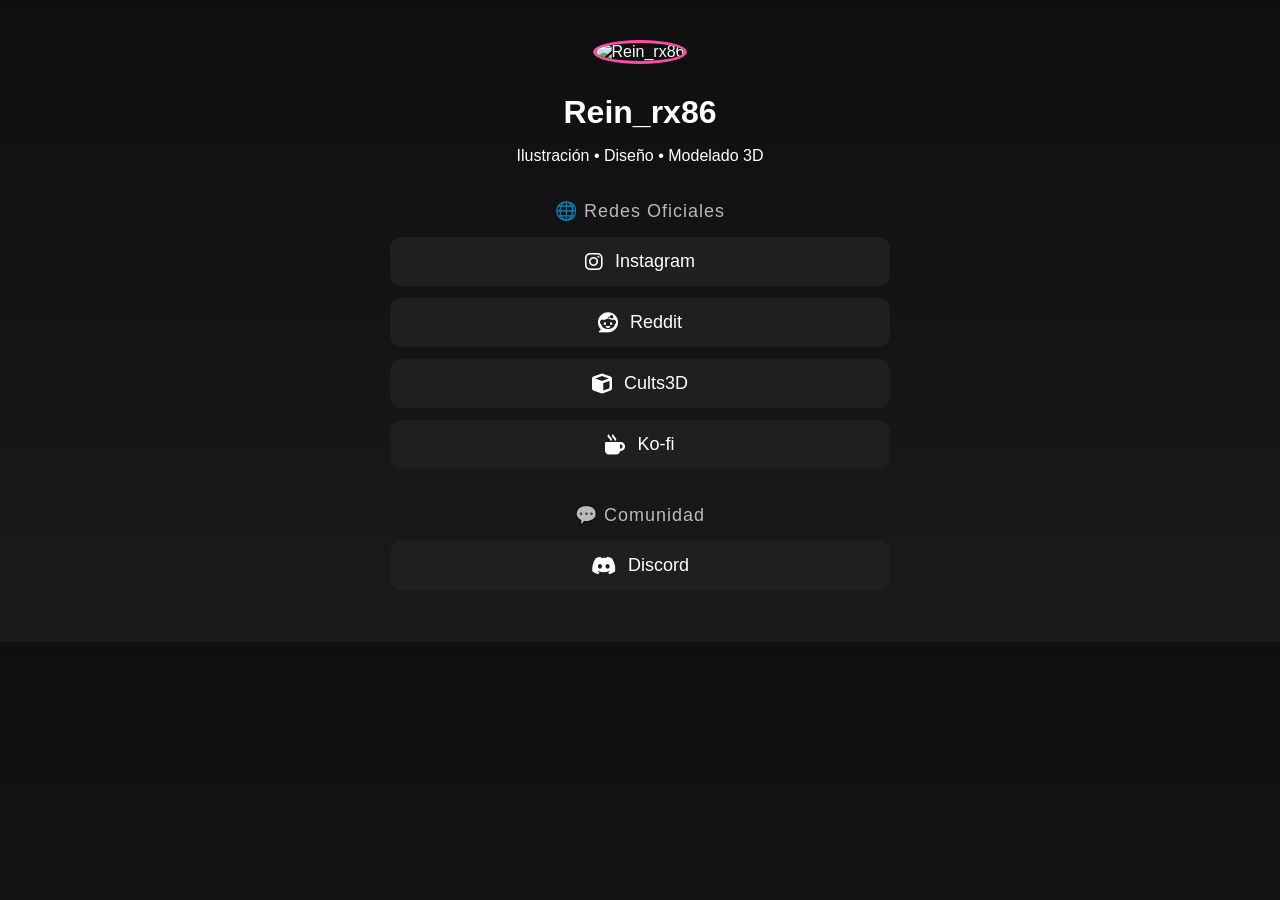
==== index.html @ 1a178484 "Update index.html" ====
<!DOCTYPE html>
<html lang="es">
<head>
<meta charset="UTF-8">
<meta name="viewport" content="width=device-width, initial-scale=1.0">
<title>Rein_rx86</title>

<!-- Iconos -->
<link rel="stylesheet" href="https://cdnjs.cloudflare.com/ajax/libs/font-awesome/6.5.0/css/all.min.css">

<style>
body{
    margin:0;
    font-family: Arial, sans-serif;
    background: linear-gradient(180deg,#0f0f0f,#1a1a1a);
    color:white;
    text-align:center;
}

.container{
    max-width:500px;
    margin:auto;
    padding:40px 20px;
}

.profile-img{
    width:140px;
    height:140px;
    border-radius:50%;
    object-fit:cover;
    border:3px solid #ff4da6;
    margin-bottom:20px;
}

h1{
    margin:10px 0;
}

.section-title{
    margin-top:35px;
    font-size:18px;
    opacity:0.7;
    letter-spacing:1px;
}

.links{
    margin-top:15px;
}

.link-btn{
    display:flex;
    align-items:center;
    justify-content:center;
    gap:12px;
    margin:12px 0;
    padding:14px;
    background:#1f1f1f;
    border-radius:12px;
    text-decoration:none;
    color:white;
    font-size:18px;
    transition:0.3s;
}

.link-btn:hover{
    background:#ff4da6;
    transform:scale(1.03);
}

.link-btn i{
    font-size:20px;
}
</style>
</head>

<body>

<div class="container">

    <!-- FOTO DE PERFIL -->
    <img src="icon_rein2.png" class="profile-img" alt="Rein_rx86">


    <h1>Rein_rx86</h1>
    <p>Ilustración • Diseño • Modelado 3D</p>

    <!-- REDES -->
    <div class="section-title">🌐 Redes Oficiales</div>

    <div class="links">

        <a href="https://www.instagram.com/rein_rx86/" target="_blank" class="link-btn">
            <i class="fab fa-instagram"></i> Instagram
        </a>

        <a href="https://www.reddit.com/user/Rein_rx86/" target="_blank" class="link-btn">
            <i class="fab fa-reddit"></i> Reddit
        </a>

        <a href="https://cults3d.com/en/users/Rein_rx86/3d-models" target="_blank" class="link-btn">
            <i class="fas fa-cube"></i> Cults3D
        </a>

        <a href="https://ko-fi.com/rein_rx86" target="_blank" class="link-btn">
            <i class="fas fa-mug-hot"></i> Ko-fi
        </a>

    </div>

    <!-- COMUNIDAD -->
    <div class="section-title">💬 Comunidad</div>

    <div class="links">

        <a href="https://discord.gg/3geFhjwQVH" target="_blank" class="link-btn">
            <i class="fab fa-discord"></i> Discord
        </a>

    </div>

</div>

</body>
</html>
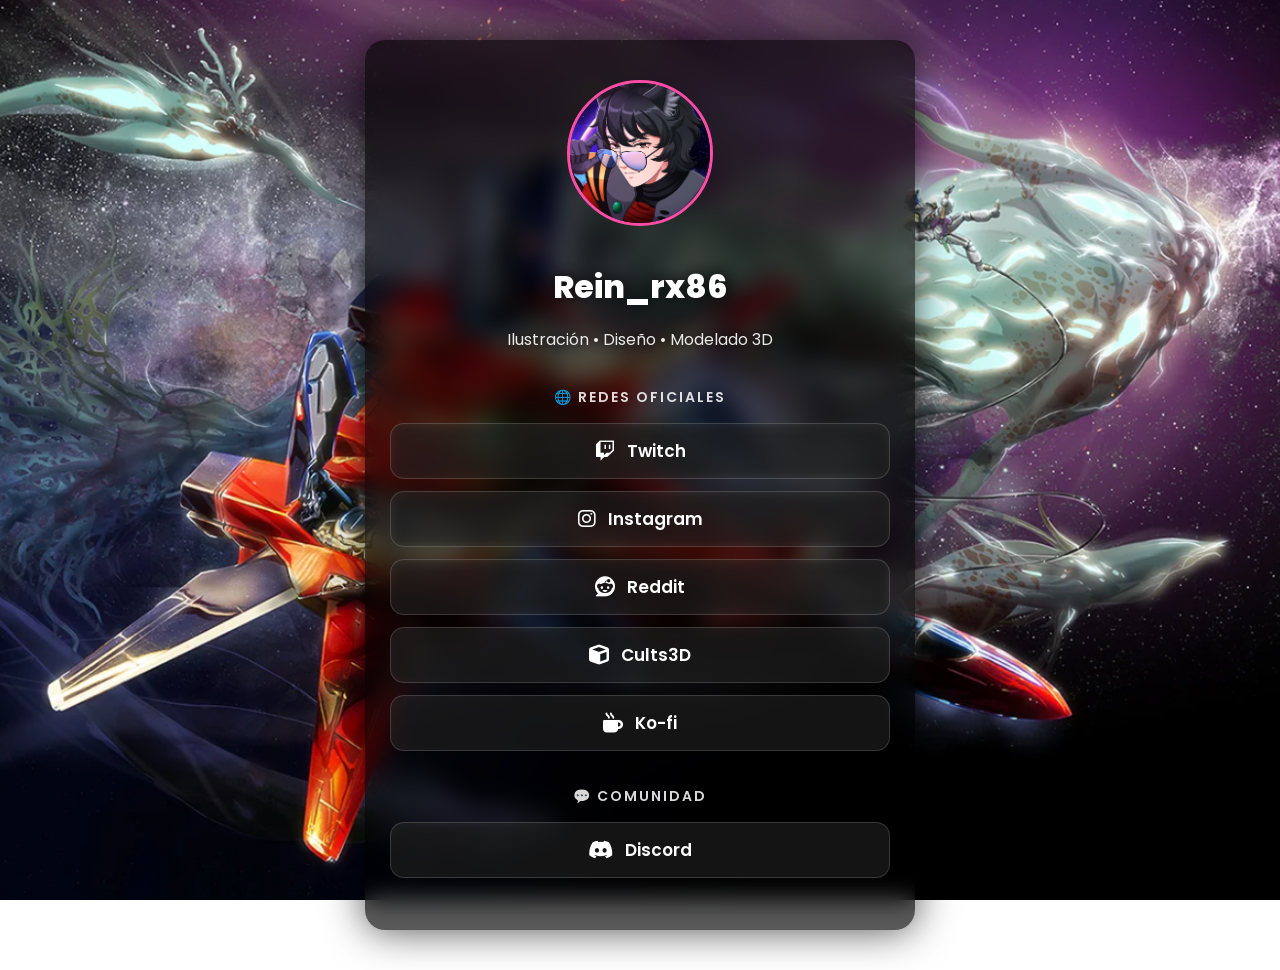
==== commit 7b3524cc: "ACT" ====
--- a/index.html
+++ b/index.html
@@ -5,24 +5,38 @@
 <meta name="viewport" content="width=device-width, initial-scale=1.0">
 <title>Rein_rx86</title>
 
+<!-- Fuente moderna -->
+<link href="https://fonts.googleapis.com/css2?family=Poppins:wght@400;600;800&display=swap" rel="stylesheet">
+
 <!-- Iconos -->
 <link rel="stylesheet" href="https://cdnjs.cloudflare.com/ajax/libs/font-awesome/6.5.0/css/all.min.css">
 
 <style>
 body{
     margin:0;
-    font-family: Arial, sans-serif;
-    background: linear-gradient(180deg,#0f0f0f,#1a1a1a);
+    font-family: 'Poppins', sans-serif;
+    background-image: url("fondo.png");
+    background-size: cover;
+    background-position: center;
+    background-repeat: no-repeat;
+    background-attachment: fixed;
     color:white;
     text-align:center;
 }
 
+/* Contenedor tipo vidrio */
 .container{
     max-width:500px;
-    margin:auto;
-    padding:40px 20px;
+    margin:40px auto;
+    padding:40px 25px;
+    background: rgba(0, 0, 0, 0.65);
+    backdrop-filter: blur(12px);
+    -webkit-backdrop-filter: blur(12px);
+    border-radius:20px;
+    box-shadow: 0 0 40px rgba(0,0,0,0.7);
 }
 
+/* Imagen perfil */
 .profile-img{
     width:140px;
     height:140px;
@@ -32,17 +46,33 @@
     margin-bottom:20px;
 }
 
+/* Título */
 h1{
     margin:10px 0;
+    font-size:32px;
+    font-weight:800;
+    text-shadow: 0 0 15px rgba(0,0,0,0.9);
 }
 
+/* Subtítulo */
+p{
+    font-size:16px;
+    font-weight:400;
+    opacity:0.9;
+    text-shadow: 0 0 10px rgba(0,0,0,0.9);
+}
+
+/* Títulos de sección */
 .section-title{
     margin-top:35px;
-    font-size:18px;
-    opacity:0.7;
-    letter-spacing:1px;
+    font-size:14px;
+    font-weight:600;
+    letter-spacing:2px;
+    text-transform:uppercase;
+    opacity:0.85;
 }
 
+/* Links */
 .links{
     margin-top:15px;
 }
@@ -54,17 +84,22 @@
     gap:12px;
     margin:12px 0;
     padding:14px;
-    background:#1f1f1f;
-    border-radius:12px;
+    background:rgba(255,255,255,0.08);
+    border:1px solid rgba(255,255,255,0.15);
+    border-radius:14px;
     text-decoration:none;
     color:white;
-    font-size:18px;
-    transition:0.3s;
+    font-size:17px;
+    font-weight:600;
+    backdrop-filter: blur(6px);
+    -webkit-backdrop-filter: blur(6px);
+    transition:0.3s ease;
 }
 
 .link-btn:hover{
     background:#ff4da6;
-    transform:scale(1.03);
+    transform:scale(1.05);
+    box-shadow:0 0 20px #ff4da6;
 }
 
 .link-btn i{
@@ -80,7 +115,6 @@
     <!-- FOTO DE PERFIL -->
     <img src="icon_rein2.png" class="profile-img" alt="Rein_rx86">
 
-
     <h1>Rein_rx86</h1>
     <p>Ilustración • Diseño • Modelado 3D</p>
 
@@ -88,6 +122,10 @@
     <div class="section-title">🌐 Redes Oficiales</div>
 
     <div class="links">
+
+        <a href="https://www.twitch.tv/rein_rx86" target="_blank" class="link-btn">
+            <i class="fab fa-twitch"></i> Twitch
+        </a>
 
         <a href="https://www.instagram.com/rein_rx86/" target="_blank" class="link-btn">
             <i class="fab fa-instagram"></i> Instagram
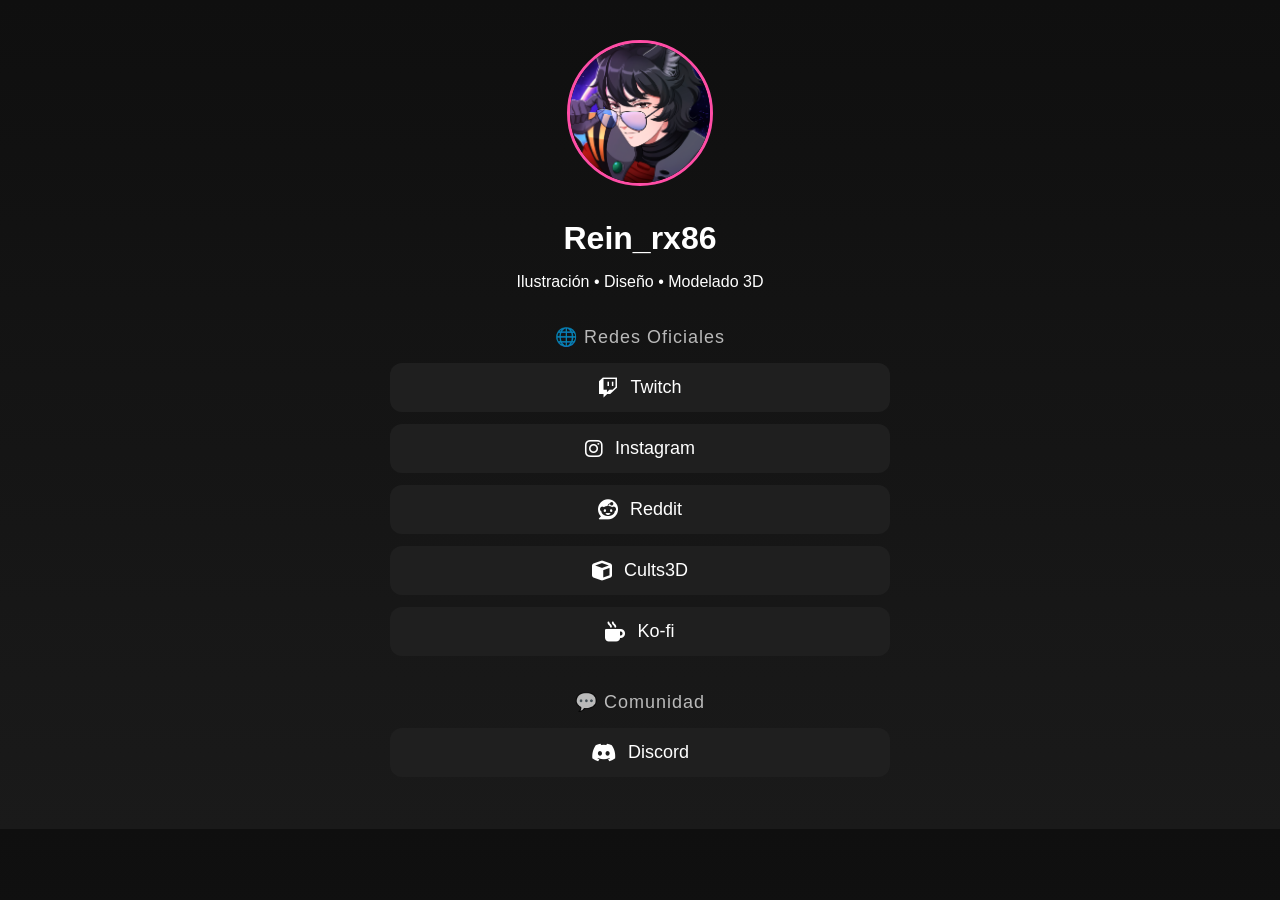
==== commit 29592f24: "ACT" ====
--- a/index.html
+++ b/index.html
@@ -5,38 +5,24 @@
 <meta name="viewport" content="width=device-width, initial-scale=1.0">
 <title>Rein_rx86</title>
 
-<!-- Fuente moderna -->
-<link href="https://fonts.googleapis.com/css2?family=Poppins:wght@400;600;800&display=swap" rel="stylesheet">
-
 <!-- Iconos -->
 <link rel="stylesheet" href="https://cdnjs.cloudflare.com/ajax/libs/font-awesome/6.5.0/css/all.min.css">
 
 <style>
 body{
     margin:0;
-    font-family: 'Poppins', sans-serif;
-    background-image: url("fondo.png");
-    background-size: cover;
-    background-position: center;
-    background-repeat: no-repeat;
-    background-attachment: fixed;
+    font-family: Arial, sans-serif;
+    background: linear-gradient(180deg,#0f0f0f,#1a1a1a);
     color:white;
     text-align:center;
 }
 
-/* Contenedor tipo vidrio */
 .container{
     max-width:500px;
-    margin:40px auto;
-    padding:40px 25px;
-    background: rgba(0, 0, 0, 0.65);
-    backdrop-filter: blur(12px);
-    -webkit-backdrop-filter: blur(12px);
-    border-radius:20px;
-    box-shadow: 0 0 40px rgba(0,0,0,0.7);
+    margin:auto;
+    padding:40px 20px;
 }
 
-/* Imagen perfil */
 .profile-img{
     width:140px;
     height:140px;
@@ -46,33 +32,17 @@
     margin-bottom:20px;
 }
 
-/* Título */
 h1{
     margin:10px 0;
-    font-size:32px;
-    font-weight:800;
-    text-shadow: 0 0 15px rgba(0,0,0,0.9);
 }
 
-/* Subtítulo */
-p{
-    font-size:16px;
-    font-weight:400;
-    opacity:0.9;
-    text-shadow: 0 0 10px rgba(0,0,0,0.9);
+.section-title{
+    margin-top:35px;
+    font-size:18px;
+    opacity:0.7;
+    letter-spacing:1px;
 }
 
-/* Títulos de sección */
-.section-title{
-    margin-top:35px;
-    font-size:14px;
-    font-weight:600;
-    letter-spacing:2px;
-    text-transform:uppercase;
-    opacity:0.85;
-}
-
-/* Links */
 .links{
     margin-top:15px;
 }
@@ -84,22 +54,17 @@
     gap:12px;
     margin:12px 0;
     padding:14px;
-    background:rgba(255,255,255,0.08);
-    border:1px solid rgba(255,255,255,0.15);
-    border-radius:14px;
+    background:#1f1f1f;
+    border-radius:12px;
     text-decoration:none;
     color:white;
-    font-size:17px;
-    font-weight:600;
-    backdrop-filter: blur(6px);
-    -webkit-backdrop-filter: blur(6px);
-    transition:0.3s ease;
+    font-size:18px;
+    transition:0.3s;
 }
 
 .link-btn:hover{
     background:#ff4da6;
-    transform:scale(1.05);
-    box-shadow:0 0 20px #ff4da6;
+    transform:scale(1.03);
 }
 
 .link-btn i{
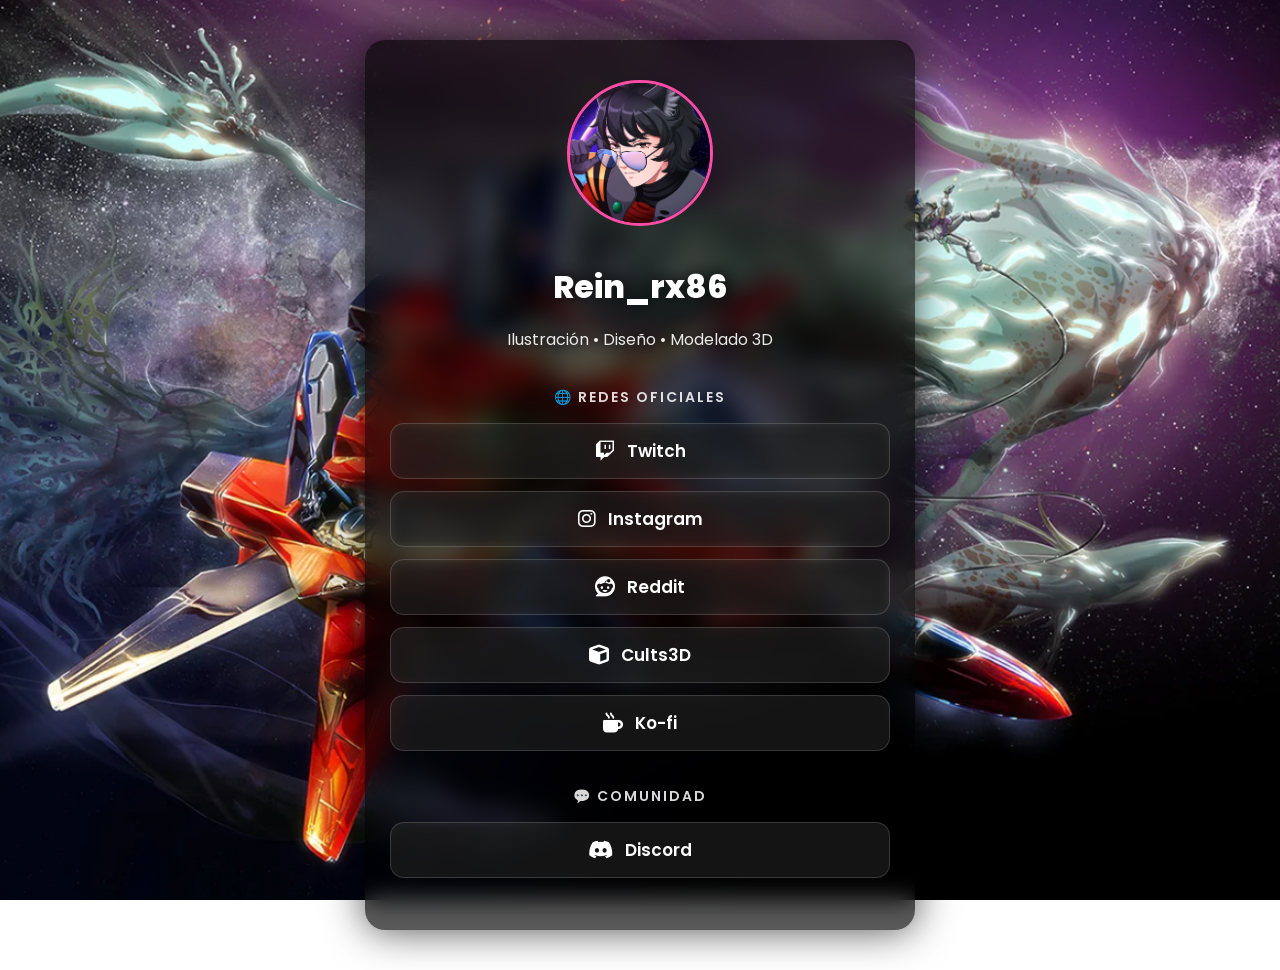
==== commit a930e07d: "act2" ====
--- a/index.html
+++ b/index.html
@@ -5,24 +5,38 @@
 <meta name="viewport" content="width=device-width, initial-scale=1.0">
 <title>Rein_rx86</title>
 
+<!-- Fuente moderna -->
+<link href="https://fonts.googleapis.com/css2?family=Poppins:wght@400;600;800&display=swap" rel="stylesheet">
+
 <!-- Iconos -->
 <link rel="stylesheet" href="https://cdnjs.cloudflare.com/ajax/libs/font-awesome/6.5.0/css/all.min.css">
 
 <style>
 body{
     margin:0;
-    font-family: Arial, sans-serif;
-    background: linear-gradient(180deg,#0f0f0f,#1a1a1a);
+    font-family: 'Poppins', sans-serif;
+    background-image: url("fondo.png");
+    background-size: cover;
+    background-position: center;
+    background-repeat: no-repeat;
+    background-attachment: fixed;
     color:white;
     text-align:center;
 }
 
+/* Contenedor tipo vidrio */
 .container{
     max-width:500px;
-    margin:auto;
-    padding:40px 20px;
+    margin:40px auto;
+    padding:40px 25px;
+    background: rgba(0, 0, 0, 0.65);
+    backdrop-filter: blur(12px);
+    -webkit-backdrop-filter: blur(12px);
+    border-radius:20px;
+    box-shadow: 0 0 40px rgba(0,0,0,0.7);
 }
 
+/* Imagen perfil */
 .profile-img{
     width:140px;
     height:140px;
@@ -32,17 +46,33 @@
     margin-bottom:20px;
 }
 
+/* Título */
 h1{
     margin:10px 0;
+    font-size:32px;
+    font-weight:800;
+    text-shadow: 0 0 15px rgba(0,0,0,0.9);
 }
 
+/* Subtítulo */
+p{
+    font-size:16px;
+    font-weight:400;
+    opacity:0.9;
+    text-shadow: 0 0 10px rgba(0,0,0,0.9);
+}
+
+/* Títulos de sección */
 .section-title{
     margin-top:35px;
-    font-size:18px;
-    opacity:0.7;
-    letter-spacing:1px;
+    font-size:14px;
+    font-weight:600;
+    letter-spacing:2px;
+    text-transform:uppercase;
+    opacity:0.85;
 }
 
+/* Links */
 .links{
     margin-top:15px;
 }
@@ -54,17 +84,22 @@
     gap:12px;
     margin:12px 0;
     padding:14px;
-    background:#1f1f1f;
-    border-radius:12px;
+    background:rgba(255,255,255,0.08);
+    border:1px solid rgba(255,255,255,0.15);
+    border-radius:14px;
     text-decoration:none;
     color:white;
-    font-size:18px;
-    transition:0.3s;
+    font-size:17px;
+    font-weight:600;
+    backdrop-filter: blur(6px);
+    -webkit-backdrop-filter: blur(6px);
+    transition:0.3s ease;
 }
 
 .link-btn:hover{
     background:#ff4da6;
-    transform:scale(1.03);
+    transform:scale(1.05);
+    box-shadow:0 0 20px #ff4da6;
 }
 
 .link-btn i{
@@ -124,4 +159,4 @@
 </div>
 
 </body>
-</html>
+</html>
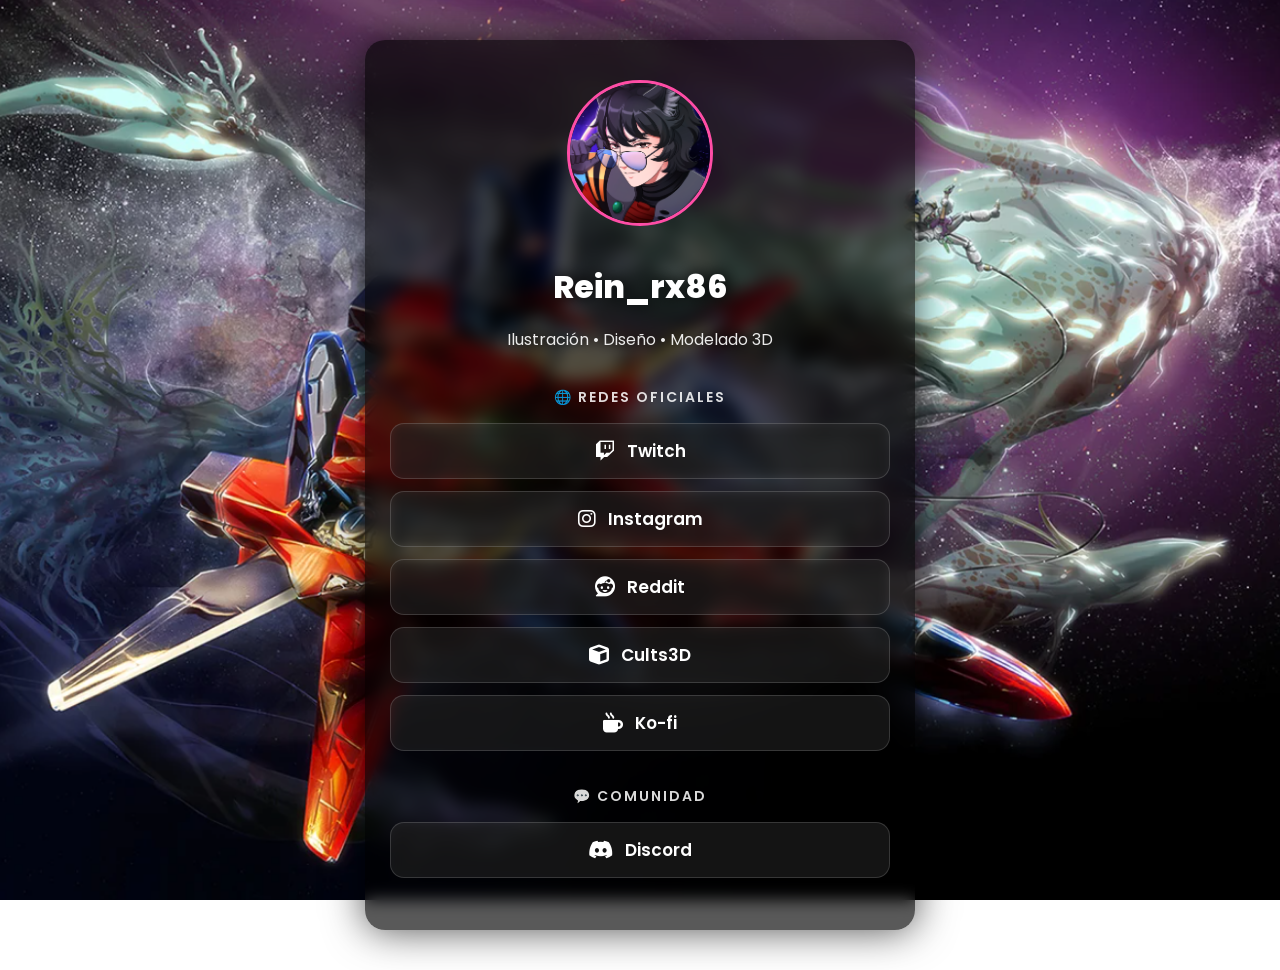
==== commit 0ff4a1ca: "act4" ====
--- a/index.html
+++ b/index.html
@@ -30,8 +30,8 @@
     margin:40px auto;
     padding:40px 25px;
     background: rgba(0, 0, 0, 0.65);
-    backdrop-filter: blur(12px);
-    -webkit-backdrop-filter: blur(12px);
+    backdrop-filter: blur(8px);
+    -webkit-backdrop-filter: blur(8px);
     border-radius:20px;
     box-shadow: 0 0 40px rgba(0,0,0,0.7);
 }
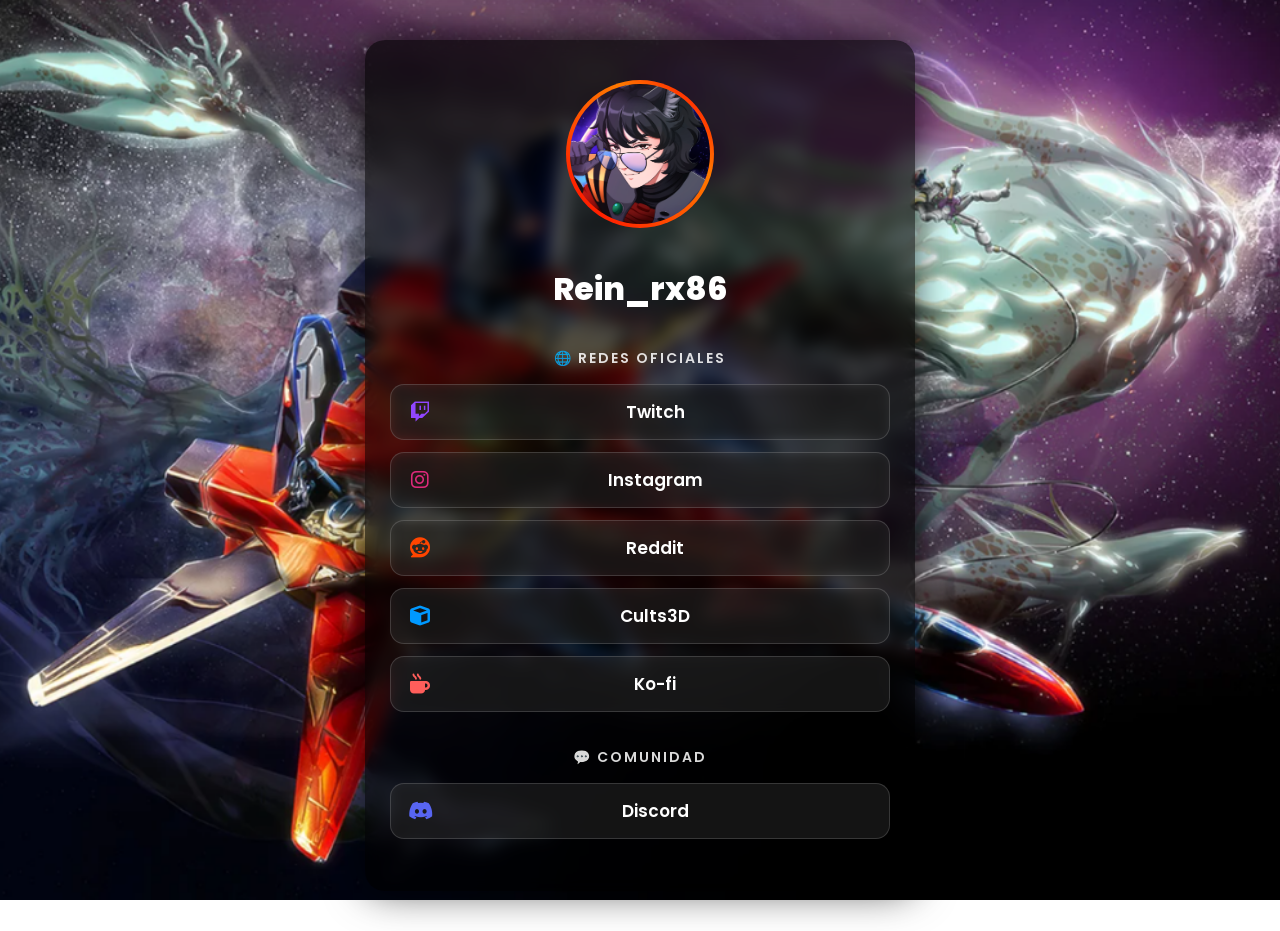
==== commit b75a037a: "re-diseño" ====
--- a/index.html
+++ b/index.html
@@ -5,64 +5,61 @@
 <meta name="viewport" content="width=device-width, initial-scale=1.0">
 <title>Rein_rx86</title>
 
-<!-- Fuente moderna -->
 <link href="https://fonts.googleapis.com/css2?family=Poppins:wght@400;600;800&display=swap" rel="stylesheet">
-
-<!-- Iconos -->
 <link rel="stylesheet" href="https://cdnjs.cloudflare.com/ajax/libs/font-awesome/6.5.0/css/all.min.css">
 
 <style>
 body{
     margin:0;
-    font-family: 'Poppins', sans-serif;
-    background-image: url("fondo.png");
-    background-size: cover;
-    background-position: center;
-    background-repeat: no-repeat;
-    background-attachment: fixed;
+    font-family:'Poppins',sans-serif;
+    background:url("fondo.png") center/cover fixed;
     color:white;
     text-align:center;
 }
 
-/* Contenedor tipo vidrio */
 .container{
     max-width:500px;
     margin:40px auto;
     padding:40px 25px;
-    background: rgba(0, 0, 0, 0.65);
-    backdrop-filter: blur(8px);
-    -webkit-backdrop-filter: blur(8px);
+    background:rgba(0,0,0,0.65);
+    backdrop-filter:blur(8px);
     border-radius:20px;
-    box-shadow: 0 0 40px rgba(0,0,0,0.7);
-}
-
-/* Imagen perfil */
+    box-shadow:0 0 40px rgba(0,0,0,0.7);
+}
+
+/* ===== FOTO PERFIL ===== */
 .profile-img{
     width:140px;
     height:140px;
     border-radius:50%;
     object-fit:cover;
-    border:3px solid #ff4da6;
     margin-bottom:20px;
-}
-
-/* Título */
+    padding:4px;
+    background:linear-gradient(45deg,#ff0000,#ff4500,#ff7a00,#ff0000);
+    animation:fireGlow 2s infinite alternate;
+}
+
+@keyframes fireGlow{
+    from{
+        box-shadow:
+            0 0 10px #ff3c00,
+            0 0 25px rgba(255,60,0,.6),
+            0 0 45px rgba(255,120,0,.4);
+    }
+    to{
+        box-shadow:
+            0 0 18px #ff6a00,
+            0 0 35px rgba(255,80,0,.9),
+            0 0 60px rgba(255,120,0,.7);
+    }
+}
+
 h1{
     margin:10px 0;
     font-size:32px;
     font-weight:800;
-    text-shadow: 0 0 15px rgba(0,0,0,0.9);
-}
-
-/* Subtítulo */
-p{
-    font-size:16px;
-    font-weight:400;
-    opacity:0.9;
-    text-shadow: 0 0 10px rgba(0,0,0,0.9);
-}
-
-/* Títulos de sección */
+}
+
 .section-title{
     margin-top:35px;
     font-size:14px;
@@ -72,16 +69,12 @@
     opacity:0.85;
 }
 
-/* Links */
-.links{
-    margin-top:15px;
-}
-
+.links{ margin-top:15px; }
+
+/* ===== BOTONES ===== */
 .link-btn{
     display:flex;
     align-items:center;
-    justify-content:center;
-    gap:12px;
     margin:12px 0;
     padding:14px;
     background:rgba(255,255,255,0.08);
@@ -91,19 +84,109 @@
     color:white;
     font-size:17px;
     font-weight:600;
-    backdrop-filter: blur(6px);
-    -webkit-backdrop-filter: blur(6px);
+    backdrop-filter:blur(6px);
     transition:0.3s ease;
 }
 
-.link-btn:hover{
-    background:#ff4da6;
+.link-btn:hover{ transform:scale(1.05); }
+
+/* icono fijo izquierda */
+.link-btn i{
+    width:30px;
+    text-align:center;
+    font-size:20px;
+}
+
+/* texto centrado real */
+.link-btn span{
+    flex:1;
+    text-align:center;
+}
+
+/* ===== COLORES ICONOS ===== */
+.twitch i{ color:#9146FF; }
+.instagram i{ color:#DD2A7B; }
+.reddit i{ color:#FF4500; }
+.cults i{ color:#0099ff; }
+.kofi i{ color:#FF5E5B; }
+.discord i{ color:#5865F2; }
+
+/* hover → icono blanco */
+.link-btn:hover i{ color:white; }
+
+/* ===== HOVER COLORES BOTONES (los tuyos intactos) ===== */
+.twitch:hover{ background:#9146FF; box-shadow:0 0 20px #9146FF; }
+.instagram:hover{
+    background:linear-gradient(45deg,#F58529,#DD2A7B,#8134AF,#515BD4);
+    box-shadow:0 0 20px #DD2A7B;
+}
+.reddit:hover{ background:#FF4500; box-shadow:0 0 20px #FF4500; }
+.cults:hover{ background:#0099ff; box-shadow:0 0 20px #0099ff; }
+.kofi:hover{ background:#FF5E5B; box-shadow:0 0 20px #FF5E5B; }
+.discord:hover{ background:#5865F2; box-shadow:0 0 20px #5865F2; }
+
+/* ===== MODAL ===== */
+.modal-bg{
+    position:fixed;
+    inset:0;
+    background:rgba(0,0,0,0.75);
+    display:none;
+    align-items:center;
+    justify-content:center;
+    z-index:999;
+}
+
+.modal{
+    background:#111;
+    padding:30px;
+    border-radius:18px;
+    max-width:420px;
+    width:90%;
+    box-shadow:0 0 40px rgba(0,0,0,0.8);
+    animation:fadeIn .25s ease;
+}
+
+.modal h2{ color:#FF4500; }
+
+.modal p{
+    opacity:.9;
+    line-height:1.5em;
+}
+
+.modal-buttons{
+    margin-top:25px;
+    display:flex;
+    gap:12px;
+    justify-content:center;
+}
+
+.modal-buttons button{
+    border:none;
+    padding:12px 18px;
+    border-radius:10px;
+    font-weight:600;
+    cursor:pointer;
+    transition:0.2s;
+}
+
+.btn-enter{
+    background:#FF4500;
+    color:white;
+}
+.btn-enter:hover{
     transform:scale(1.05);
-    box-shadow:0 0 20px #ff4da6;
-}
-
-.link-btn i{
-    font-size:20px;
+    box-shadow:0 0 15px #FF4500;
+}
+
+.btn-cancel{
+    background:#444;
+    color:white;
+}
+.btn-cancel:hover{ background:#666; }
+
+@keyframes fadeIn{
+    from{opacity:0; transform:scale(.9);}
+    to{opacity:1; transform:scale(1);}
 }
 </style>
 </head>
@@ -112,51 +195,81 @@
 
 <div class="container">
 
-    <!-- FOTO DE PERFIL -->
-    <img src="icon_rein2.png" class="profile-img" alt="Rein_rx86">
-
+    <img src="icon_rein2.png" class="profile-img">
     <h1>Rein_rx86</h1>
-    <p>Ilustración • Diseño • Modelado 3D</p>
-
-    <!-- REDES -->
+
     <div class="section-title">🌐 Redes Oficiales</div>
 
     <div class="links">
 
-        <a href="https://www.twitch.tv/rein_rx86" target="_blank" class="link-btn">
-            <i class="fab fa-twitch"></i> Twitch
-        </a>
-
-        <a href="https://www.instagram.com/rein_rx86/" target="_blank" class="link-btn">
-            <i class="fab fa-instagram"></i> Instagram
-        </a>
-
-        <a href="https://www.reddit.com/user/Rein_rx86/" target="_blank" class="link-btn">
-            <i class="fab fa-reddit"></i> Reddit
-        </a>
-
-        <a href="https://cults3d.com/en/users/Rein_rx86/3d-models" target="_blank" class="link-btn">
-            <i class="fas fa-cube"></i> Cults3D
-        </a>
-
-        <a href="https://ko-fi.com/rein_rx86" target="_blank" class="link-btn">
-            <i class="fas fa-mug-hot"></i> Ko-fi
+        <a href="https://www.twitch.tv/rein_rx86" target="_blank" class="link-btn twitch">
+            <i class="fab fa-twitch"></i>
+            <span>Twitch</span>
+        </a>
+
+        <a href="https://www.instagram.com/rein_rx86/" target="_blank" class="link-btn instagram">
+            <i class="fab fa-instagram"></i>
+            <span>Instagram</span>
+        </a>
+
+        <a href="#" class="link-btn reddit" onclick="openRedditModal(event)">
+            <i class="fab fa-reddit"></i>
+            <span>Reddit</span>
+        </a>
+
+        <a href="https://cults3d.com/en/users/Rein_rx86/3d-models" target="_blank" class="link-btn cults">
+            <i class="fas fa-cube"></i>
+            <span>Cults3D</span>
+        </a>
+
+        <a href="https://ko-fi.com/rein_rx86" target="_blank" class="link-btn kofi">
+            <i class="fas fa-mug-hot"></i>
+            <span>Ko-fi</span>
         </a>
 
     </div>
 
-    <!-- COMUNIDAD -->
     <div class="section-title">💬 Comunidad</div>
 
     <div class="links">
-
-        <a href="https://discord.gg/3geFhjwQVH" target="_blank" class="link-btn">
-            <i class="fab fa-discord"></i> Discord
-        </a>
-
+        <a href="https://discord.gg/3geFhjwQVH" target="_blank" class="link-btn discord">
+            <i class="fab fa-discord"></i>
+            <span>Discord</span>
+        </a>
     </div>
 
 </div>
 
+<div class="modal-bg" id="redditModal">
+    <div class="modal">
+        <h2>⚠ Contenido NSFW</h2>
+        <p>
+        Este perfil puede contener material para adultos.<br>
+        Debes ser mayor de edad para continuar.
+        </p>
+
+        <div class="modal-buttons">
+            <button class="btn-enter" onclick="goToReddit()">Soy mayor de edad</button>
+            <button class="btn-cancel" onclick="closeRedditModal()">Salir</button>
+        </div>
+    </div>
+</div>
+
+<script>
+function openRedditModal(e){
+    e.preventDefault();
+    document.getElementById("redditModal").style.display="flex";
+}
+
+function closeRedditModal(){
+    document.getElementById("redditModal").style.display="none";
+}
+
+function goToReddit(){
+    window.open("https://www.reddit.com/user/Rein_rx86/","_blank");
+    closeRedditModal();
+}
+</script>
+
 </body>
-</html>+</html>
